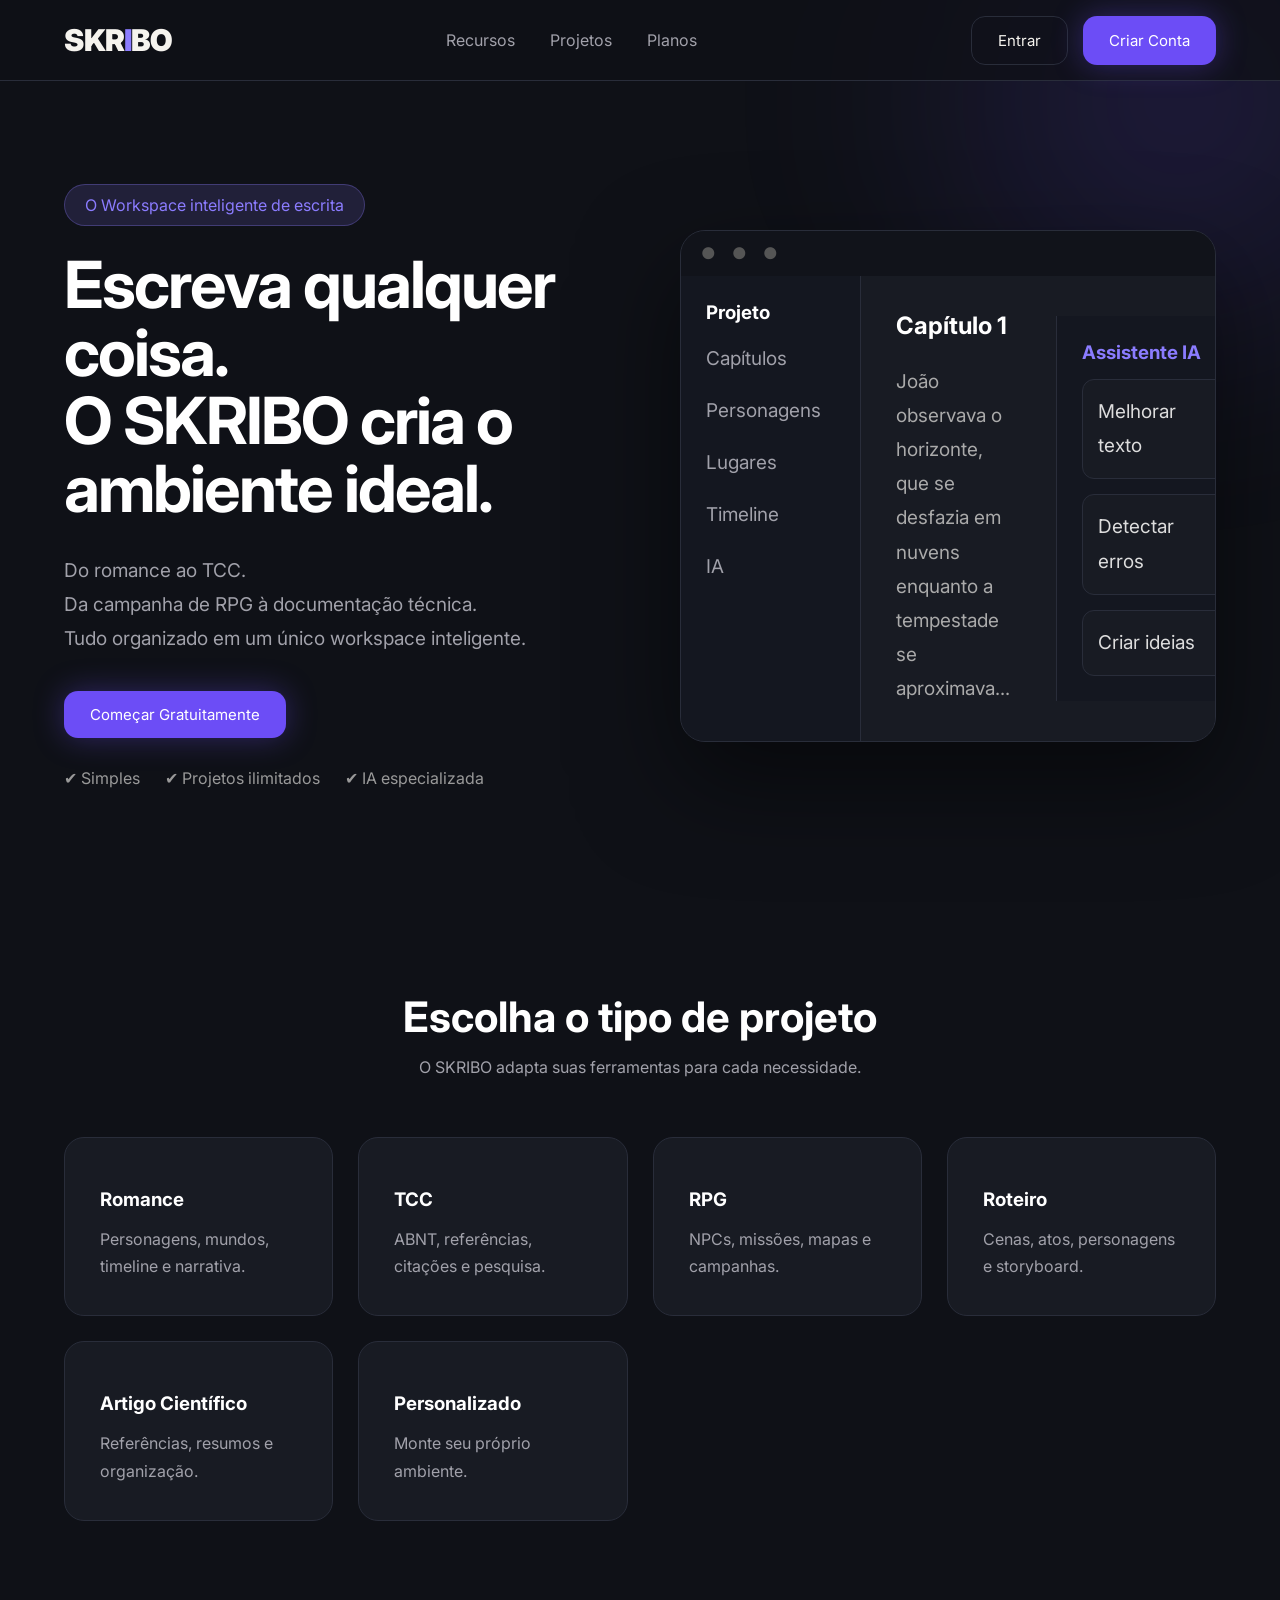
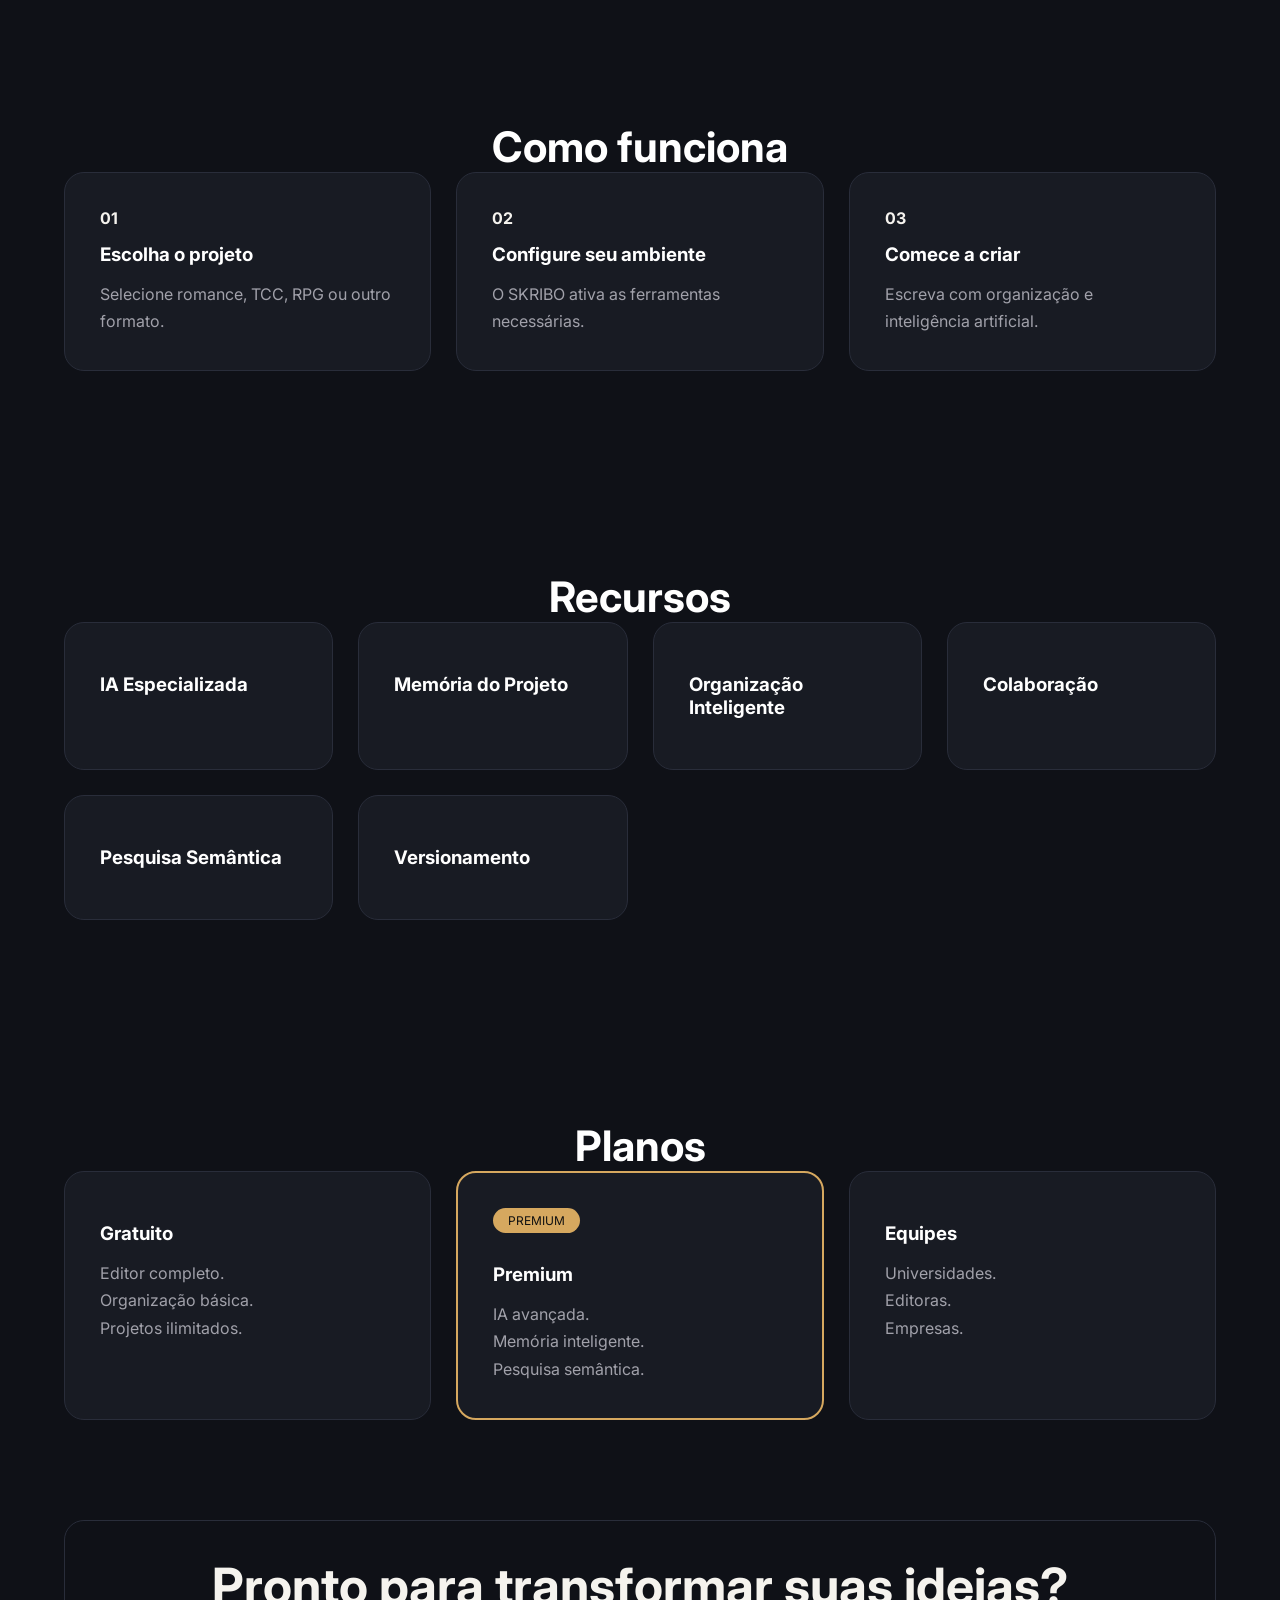
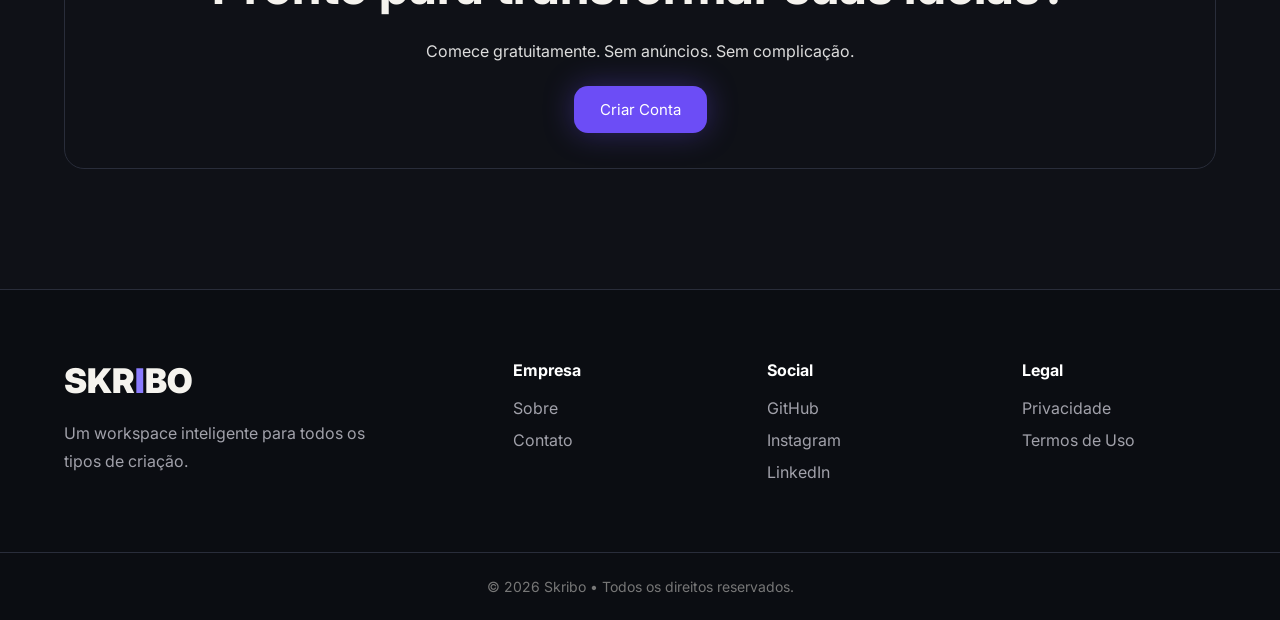
==== index.html @ a276b0e5 "Rename page1.html to index.html" ====
<!DOCTYPE html>
<html lang="pt-BR">

<head>
<link rel="preconnect" href="https://fonts.googleapis.com">
<link rel="preconnect" href="https://fonts.gstatic.com" crossorigin>
<link href="https://fonts.googleapis.com/css2?family=Inter:wght@100..900&display=swap" rel="stylesheet">
    <meta charset="UTF-8">
    <meta name="viewport" content="width=device-width, initial-scale=1.0">

    <link rel="stylesheet" href="style.css">

    <title>SKRIBO - Workspace Inteligente</title>

</head>


<body>
<div class="page">


<header>

<nav class="navbar">

  <div class="logo">
    SKR<span>I</span>BO
</div>


    <ul class="menu">

        <li>Recursos</li>
        <li>Projetos</li>
        <li>Planos</li>
      

    </ul>


    <div class="nav-buttons">

        <button class="btn-outline">
            Entrar
        </button>

        <button class="btn-primary">
            Criar Conta
        </button>

    </div>


</nav>

</header>






<section class="hero">


<div class="hero-content">


<span class="tag">
    O Workspace inteligente de escrita
</span>


<h1>

Escreva qualquer coisa.
<br>

O SKRIBO cria o ambiente ideal.

</h1>


<p>

Do romance ao TCC.
<br>

Da campanha de RPG à documentação técnica.

<br>

Tudo organizado em um único workspace inteligente.

</p>



<div class="hero-buttons">

<button class="btn-primary">

Começar Gratuitamente

</button>





</div>



<div class="benefits">

<span>
✔ Simples
</span>
<span>
✔ Projetos ilimitados
</span>

<span>
✔ IA especializada
</span>


</div>


</div>

<div class="product-preview">


<div class="fake-window">


<div class="window-header">

● ● ●

</div>


<div class="window-content">


<aside>

<h3>
Projeto
</h3>


<p>
Capítulos
</p>

<p>
 Personagens
</p>

<p>
 Lugares
</p>

<p>
 Timeline
</p>

<p>
 IA
</p>


</aside>



<main>

<h2>
Capítulo 1
</h2>


<p>

João observava o horizonte, que se desfazia em nuvens enquanto
a tempestade se aproximava...

</p>


</main>



<section class="ai-box">


<h3>
Assistente IA
</h3>


<p>
 Melhorar texto
</p>


<p>
 Detectar erros
</p>


<p>
 Criar ideias
</p>


</section>


</div>


</div>


</div>



</section>


<section class="section">

<h2>

Escolha o tipo de projeto

</h2>


<p class="subtitle">

O SKRIBO adapta suas ferramentas
para cada necessidade.

</p>



<div class="cards">



<div class="card">

<div class="icon">

</div>


<h3>
Romance
</h3>


<p>

Personagens, mundos,
timeline e narrativa.

</p>


</div>





<div class="card">


<div class="icon">

</div>


<h3>
TCC
</h3>


<p>

ABNT, referências,
citações e pesquisa.

</p>


</div>





<div class="card">

<div class="icon">

</div>


<h3>
RPG
</h3>


<p>

NPCs, missões,
mapas e campanhas.

</p>


</div>






<div class="card">

<div class="icon">

</div>


<h3>
Roteiro
</h3>


<p>

Cenas, atos,
personagens e storyboard.

</p>


</div>






<div class="card">

<div class="icon">

</div>


<h3>
Artigo Científico
</h3>


<p>

Referências,
resumos e organização.

</p>


</div>






<div class="card">

<div class="icon">

</div>


<h3>
Personalizado
</h3>


<p>

Monte seu próprio ambiente.

</p>


</div>


</div>


</section>







<section class="section">


<h2>
Como funciona
</h2>


<div class="cards">


<div class="card step">

<strong>
01
</strong>

<h3>
Escolha o projeto
</h3>

<p>

Selecione romance,
TCC, RPG ou outro formato.

</p>

</div>



<div class="card step">


<strong>
02
</strong>


<h3>
Configure seu ambiente
</h3>


<p>

O SKRIBO ativa as ferramentas
necessárias.

</p>


</div>



<div class="card step">

<strong>
03
</strong>


<h3>
Comece a criar
</h3>


<p>

Escreva com organização
e inteligência artificial.

</p>


</div>


</div>


</section>







<section class="section">


<h2>
Recursos
</h2>


<div class="cards">


<div class="card">
<h3>
IA Especializada
</h3>
</div>


<div class="card">
<h3>
Memória do Projeto
</h3>
</div>



<div class="card">
<h3>
Organização Inteligente
</h3>
</div>



<div class="card">
<h3>
Colaboração
</h3>
</div>



<div class="card">
<h3>
Pesquisa Semântica
</h3>
</div>



<div class="card">
<h3>
Versionamento
</h3>
</div>



</div>


</section>








<section class="section">


<h2>
Planos
</h2>



<div class="cards">



<div class="card">

<h3>
Gratuito
</h3>


<p>

Editor completo.

<br>

Organização básica.

<br>

Projetos ilimitados.

</p>


</div>





<div class="card premium">

<h3>
Premium
</h3>


<p>

IA avançada.

<br>

Memória inteligente.

<br>

Pesquisa semântica.

</p>


</div>





<div class="card">

<h3>
Equipes
</h3>


<p>

Universidades.

<br>

Editoras.

<br>

Empresas.

</p>


</div>



</div>


</section>












<section class="cta">


<h2>

Pronto para transformar suas ideias?

</h2>


<p>

Comece gratuitamente.

Sem anúncios.

Sem complicação.

</p>



<button class="btn-primary">

Criar Conta

</button>



</section>







<footer>

    <div class="footer-content">

        <div class="footer-brand">

            <h2 class="footer-logo">
                SKR<span>I</span>BO
            </h2>

            <p>
                Um workspace inteligente para todos os tipos de criação.
            </p>

        </div>

        <div>

            <h3 class="footer-title">Empresa</h3>

            <div class="footer-links">
                <a href="#">Sobre</a>
                <a href="#">Contato</a>
            </div>

        </div>

        <div>

            <h3 class="footer-title">Social</h3>

            <div class="footer-links">
                <a href="#">GitHub</a>
                <a href="#">Instagram</a>
                <a href="#">LinkedIn</a>
            </div>

        </div>

        <div>

            <h3 class="footer-title">Legal</h3>

            <div class="footer-links">
                <a href="#">Privacidade</a>
                <a href="#">Termos de Uso</a>
            </div>

        </div>

    </div>

    <div class="footer-bottom">
        © 2026 Skribo • Todos os direitos reservados.
    </div>

</footer>

</div>
</body>

</html>
---- style.css ----
*{

    margin:0;
    padding:0;
    box-sizing:border-box;

    font-family:"Inter","Segoe UI",Arial,sans-serif;

}

#btnTopo{
    position: fixed;
    bottom: 30px;
    right: 30px;

    width: 50px;
    height: 50px;

    border-radius: 50%;
    border: none;

    background: #7c3aed;
    color: white;

    font-size: 25px;
    font-weight: bold;

    cursor: pointer;

    display: flex;
    align-items: center;
    justify-content: center;

    opacity: 0;
    visibility: hidden;

    transition: .3s ease;

    box-shadow: 0 0 20px rgba(124,58,237,.5);
}


#btnTopo:hover{
    transform: translateY(-5px);
    box-shadow: 0 0 30px rgba(124,58,237,.8);
}


#btnTopo.mostrar{
    opacity: 1;
    visibility: visible;
}
html{

    scroll-behavior:smooth;

}


body{
    background:#0F1117;
    color:#F5F3EE;
    overflow-x:hidden;
    position:relative;
}
:root{

    --bg:#0F1117;

    --surface:#181B23;

    --surface-light:#20242F;

    --border:#292D3A;


    --primary:#8B7CFF;

    --primary-dark:#6C4DF6;


    --gold:#D6A85F;


    --text:#F5F3EE;

    --muted:#A1A1AA;


}

header{

    background:rgba(15,17,23,.75);

    backdrop-filter:blur(15px);

    position:sticky;

    top:0;

    z-index:100;

    border-bottom:1px solid var(--border);

}



.navbar{


    width:1200px;

    max-width:90%;


    height:80px;


    margin:auto;


    display:flex;

    align-items:center;

    justify-content:space-between;


}



.logo{

    font-size:30px;
    font-weight:900;
    letter-spacing:-1px;

    color:var(--text);

    cursor:pointer;

    transition:.3s;

}

.logo span{

    color:var(--primary);

    transition:.3s;

}





.menu{

    display:flex;

    gap:35px;

    list-style:none;

    color:var(--muted);

}



.menu li{

    cursor:pointer;

    transition:.3s;

}


.menu li:hover{

    color:var(--primary);
    transform:translateY(-3px);

}





.nav-buttons{

    display:flex;

    gap:15px;

}


.logo:hover{

    transform:translateY(-2px);

}

.logo:hover span{

    color:#A99BFF;

    text-shadow:
        0 0 8px rgba(139,124,255,.6),
        0 0 20px rgba(139,124,255,.4);

}
button{


    padding:14px 26px;


    border-radius:14px;


    cursor:pointer;


    font-size:15px;


    transition:.3s;


}



.btn-primary{


    border:none;


    background:var(--primary-dark);


    color:white;


    box-shadow:

    0 0 30px rgba(108,77,246,.35);


}



.btn-primary:hover{


    background:var(--primary);


    transform:translateY(-3px);


}



.btn-outline{


    background:transparent;


    border:1px solid var(--border);


    color:var(--text);


}



.btn-outline:hover{

    border-color:var(--primary);
    color:var(--primary);
    transform:translateY(-3px);

}
section{


    width:1200px;


    max-width:90%;


    margin:auto;


    padding:100px 0;


}


.hero{


    min-height:90vh;


    display:grid;


    grid-template-columns:1fr 1fr;


    gap:80px;


    align-items:center;


}



.tag{


    display:inline-block;


    background:

    rgba(139,124,255,.15);


    color:var(--primary);


    border:1px solid rgba(139,124,255,.3);


    padding:10px 20px;


    border-radius:50px;


    margin-bottom:25px;
     transition:.3s;


}
.tag:hover{
       border-color:var(--primary);
    color:var(--primary);
    transform:translateY(-3px);

}


.hero h1{


    font-size:65px;


    line-height:1.05;


    letter-spacing:-2px;


    color:white;


}



.hero p{


    margin-top:30px;


    color:var(--muted);


    font-size:19px;


    line-height:1.8;


}



.hero-buttons{


    margin-top:35px;


    display:flex;


    gap:15px;


}



.benefits{


    display:flex;


    gap:25px;


    margin-top:30px;


    color:#999;


}

.product-preview{

    background:var(--surface);
    border-radius:25px;
    overflow:hidden;
    border:1px solid var(--border);
    box-shadow:0 40px 100px rgba(0,0,0,.5);

    animation:
        rightReveal 1s ease,
        float 5s ease-in-out infinite 1s;

}



.fake-window{


    background:var(--surface);

}



.window-header{


    height:45px;


    background:#11131A;


    padding:12px 20px;


    color:#555;


    letter-spacing:6px;


}



.window-content{


    display:grid;


    grid-template-columns:180px 1fr 220px;


    min-height:430px;


}

.window-content aside{


    background:#141720;


    border-right:1px solid var(--border);


    padding:25px;


}



.window-content aside h3{


    color:white;


}



.window-content aside p{


    margin-top:18px;


    color:var(--muted);


}

.window-content main{


    padding:35px;


}



.window-content main h2{


    color:white;


}



.window-content main p{


    margin-top:25px;


    color:#AAA;


    line-height:1.8;


}

.ai-box{


    background:#141720;


    border-left:1px solid var(--border);


    padding:25px;


}



.ai-box h3{


    color:var(--primary);


}



.ai-box p{


    background:#181B23;


    border:1px solid var(--border);


    padding:15px;


    border-radius:12px;


    margin-top:15px;


    color:#ddd;


}

.section h2{


    text-align:center;


    font-size:42px;


    color:white;


}



.subtitle{


    text-align:center;


    color:var(--muted);


    margin-top:15px;


    margin-bottom:60px;


}

.cards{


    display:grid;


    grid-template-columns:repeat(auto-fit,minmax(260px,1fr));


    gap:25px;


}



.card{
    position:relative;
    background:#181B23;
    border:1px solid var(--border);
    border-radius:20px;
    padding:35px;
    transition:.35s;
}

.card:hover{

    transform:translateY(-8px);

    border-color:#6C4DF6;

    box-shadow:
        0 0 30px rgba(108,77,246,.35),
        0 0 70px rgba(108,77,246,.15),
        0 25px 60px rgba(0,0,0,.45);

}



.card h3{


    color:white;


    margin:15px 0;


}



.card p{


    color:var(--muted);


    line-height:1.7;


}



.icon{


    font-size:45px;


}
.premium{


    border:2px solid var(--gold);


}



.premium::before{


    content:"PREMIUM";


    display:inline-block;


    background:var(--gold);


    color:#111;


    padding:5px 15px;


    border-radius:20px;


    font-size:12px;


    margin-bottom:15px;


}
.cta{




    text-align:center;


   

  border:1px solid var(--border);
    border-radius:20px;
    padding:35px;
    transition:.35s;
}

.cta:hover{

    transform:translateY(-8px);

    border-color:#6C4DF6;

    box-shadow:
        0 0 30px rgba(108,77,246,.35),
        0 0 70px rgba(108,77,246,.15),
        0 25px 60px rgba(0,0,0,.45);

}




.cta h2{


    font-size:50px;


}



.cta p{


    color:#ddd;


    margin:25px 0;


}

footer{

    margin-top:120px;

    border-top:1px solid var(--border);

    background:#0b0d12;

}

.footer-content{

    width:1200px;
    max-width:90%;

    margin:auto;

    padding:70px 0;

    display:grid;

    grid-template-columns:2fr 1fr 1fr 1fr;

    gap:60px;

}

.footer-logo{

    font-size:34px;
    font-weight:900;
    margin-bottom:18px;

}

.footer-logo span{

    color:var(--primary);

}

.footer-brand p{

    color:var(--muted);

    line-height:1.8;

    max-width:320px;

}

.footer-title{

    font-size:16px;

    margin-bottom:18px;

    color:white;

}

.footer-links{

    display:flex;

    flex-direction:column;

    gap:12px;

}

.footer-links a{

    color:var(--muted);

    text-decoration:none;

    transition:.25s;

}

.footer-links a:hover{

    color:var(--primary);

    transform:translateX(6px);

}

.footer-bottom{

    border-top:1px solid var(--border);

    text-align:center;

    padding:25px;

    color:#777;

    font-size:14px;

}


@media(max-width:1000px){


.hero{


    grid-template-columns:1fr;


}



.hero h1{


    font-size:45px;


}



.menu{


    display:none;


}



.window-content{


    grid-template-columns:1fr;


}



.window-content aside,
.ai-box{


    display:none;


}



.footer-content{


    grid-template-columns:1fr;


}


}



.page{

    opacity:0;

    transform:translateY(25px);

    filter:blur(10px);

    animation:pageReveal .9s cubic-bezier(.22,1,.36,1) forwards;

}

@keyframes pageReveal{

    to{

        opacity:1;

        transform:translateY(0);

        filter:blur(0);

    }

}


body::before{

    content:"";

    position:fixed;

    width:700px;
    height:700px;

    right:-250px;
    top:-250px;

    background:
    radial-gradient(circle,
    rgba(108,77,246,.18),
    transparent 70%);

    filter:blur(80px);

    animation:bgFloat 8s ease-in-out infinite alternate;

    pointer-events:none;

    z-index:-1;

}

@keyframes bgFloat{

    from{

        transform:translateY(0) scale(1);

    }

    to{

        transform:translateY(70px) scale(1.2);

    }

}


.hero-content{

    animation:leftReveal .9s ease;

}

@keyframes leftReveal{

    from{

        opacity:0;

        transform:translateX(-40px);

        filter:blur(10px);

    }

    to{

        opacity:1;

        transform:none;

        filter:blur(0);

    }

}




@keyframes rightReveal{

    from{

        opacity:0;

        transform:translateX(60px) scale(.95);

    }

    to{

        opacity:1;

        transform:none;

    }

}




@keyframes float{

    0%{

        transform:translateY(0);

    }

    50%{

        transform:translateY(-10px);

    }

    100%{

        transform:translateY(0);

    }

}


.btn-primary{

    position:relative;

    overflow:hidden;

}

.btn-primary::before{

    content:"";

    position:absolute;

    left:-120%;
    top:0;

    width:70%;
    height:100%;

    background:

    linear-gradient(

        90deg,

        transparent,

        rgba(255,255,255,.4),

        transparent

    );

    transform:skewX(-25deg);

}

.btn-primary:hover::before{

    left:170%;

    transition:.8s;

}


.card{

    transition:

        transform .35s,

        box-shadow .35s,

        border-color .35s;

}

.card:hover{

    transform:

        translateY(-10px)

        scale(1.02);

}
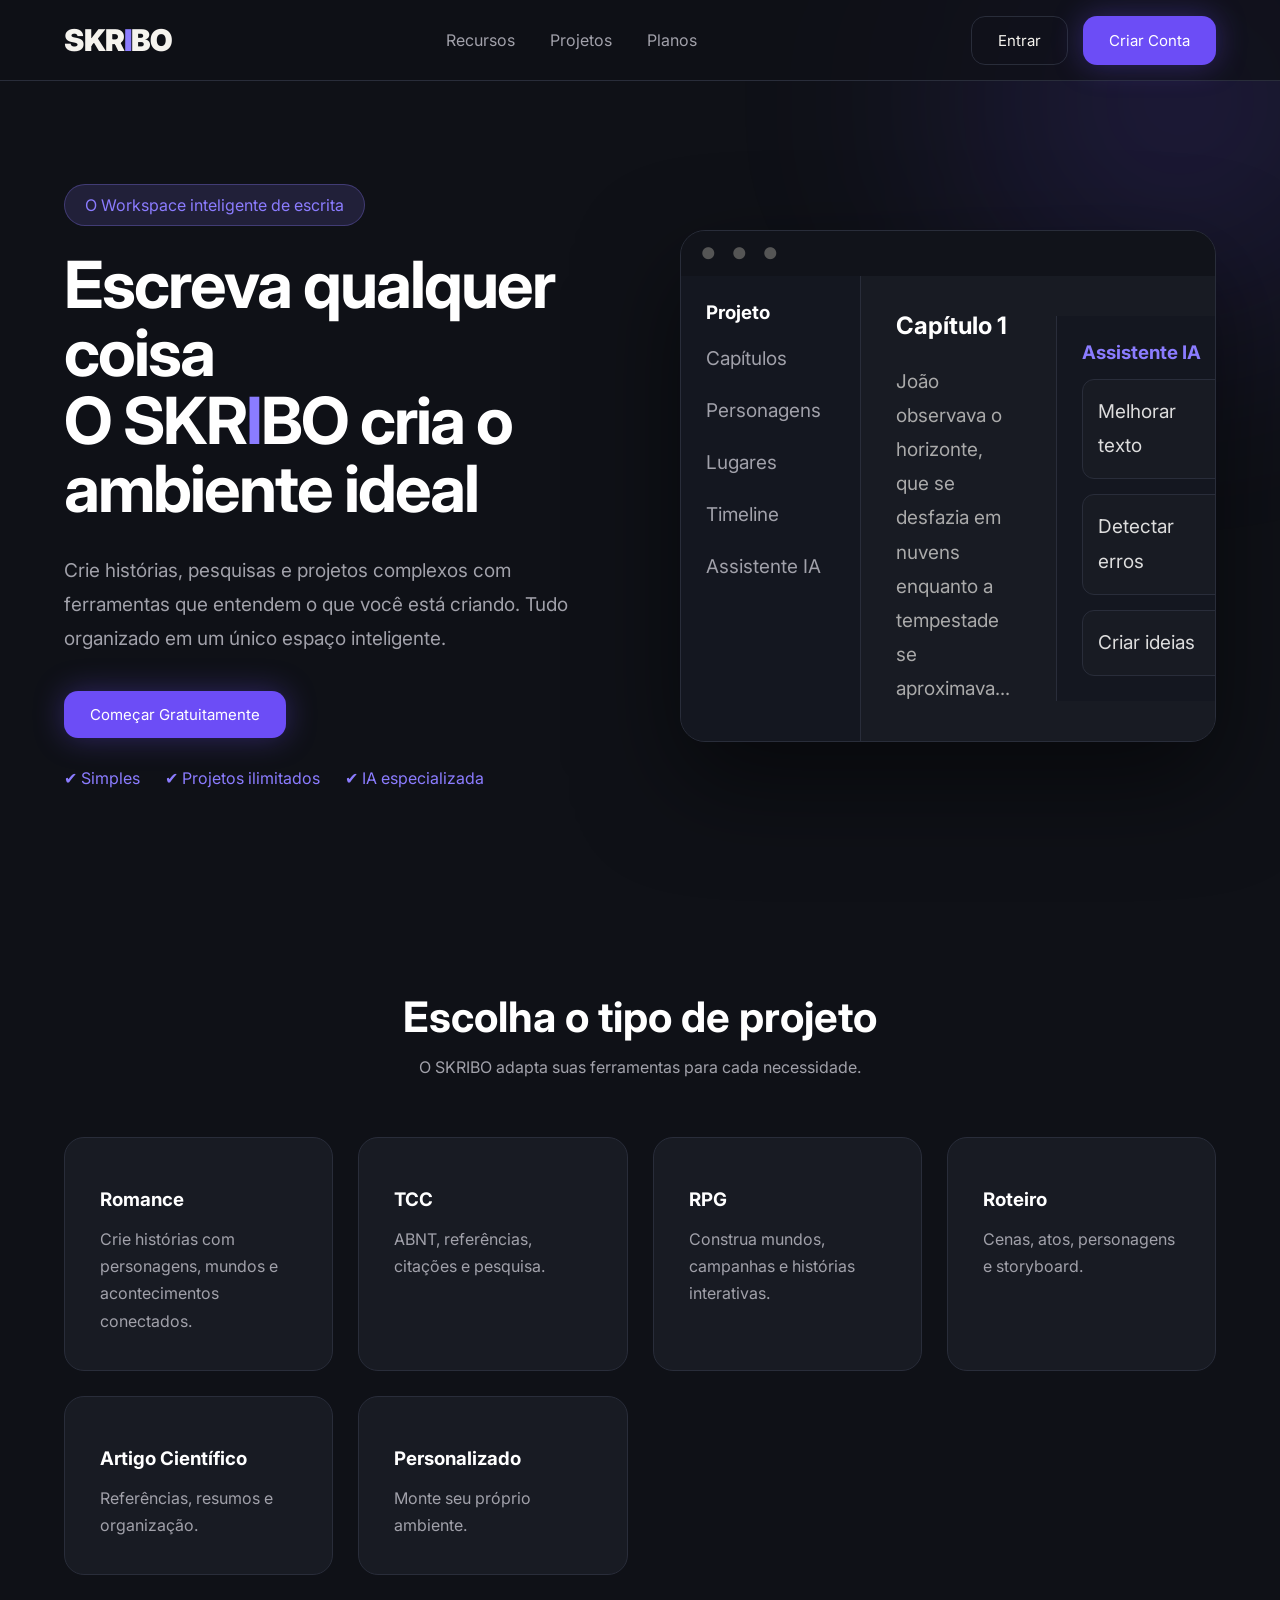
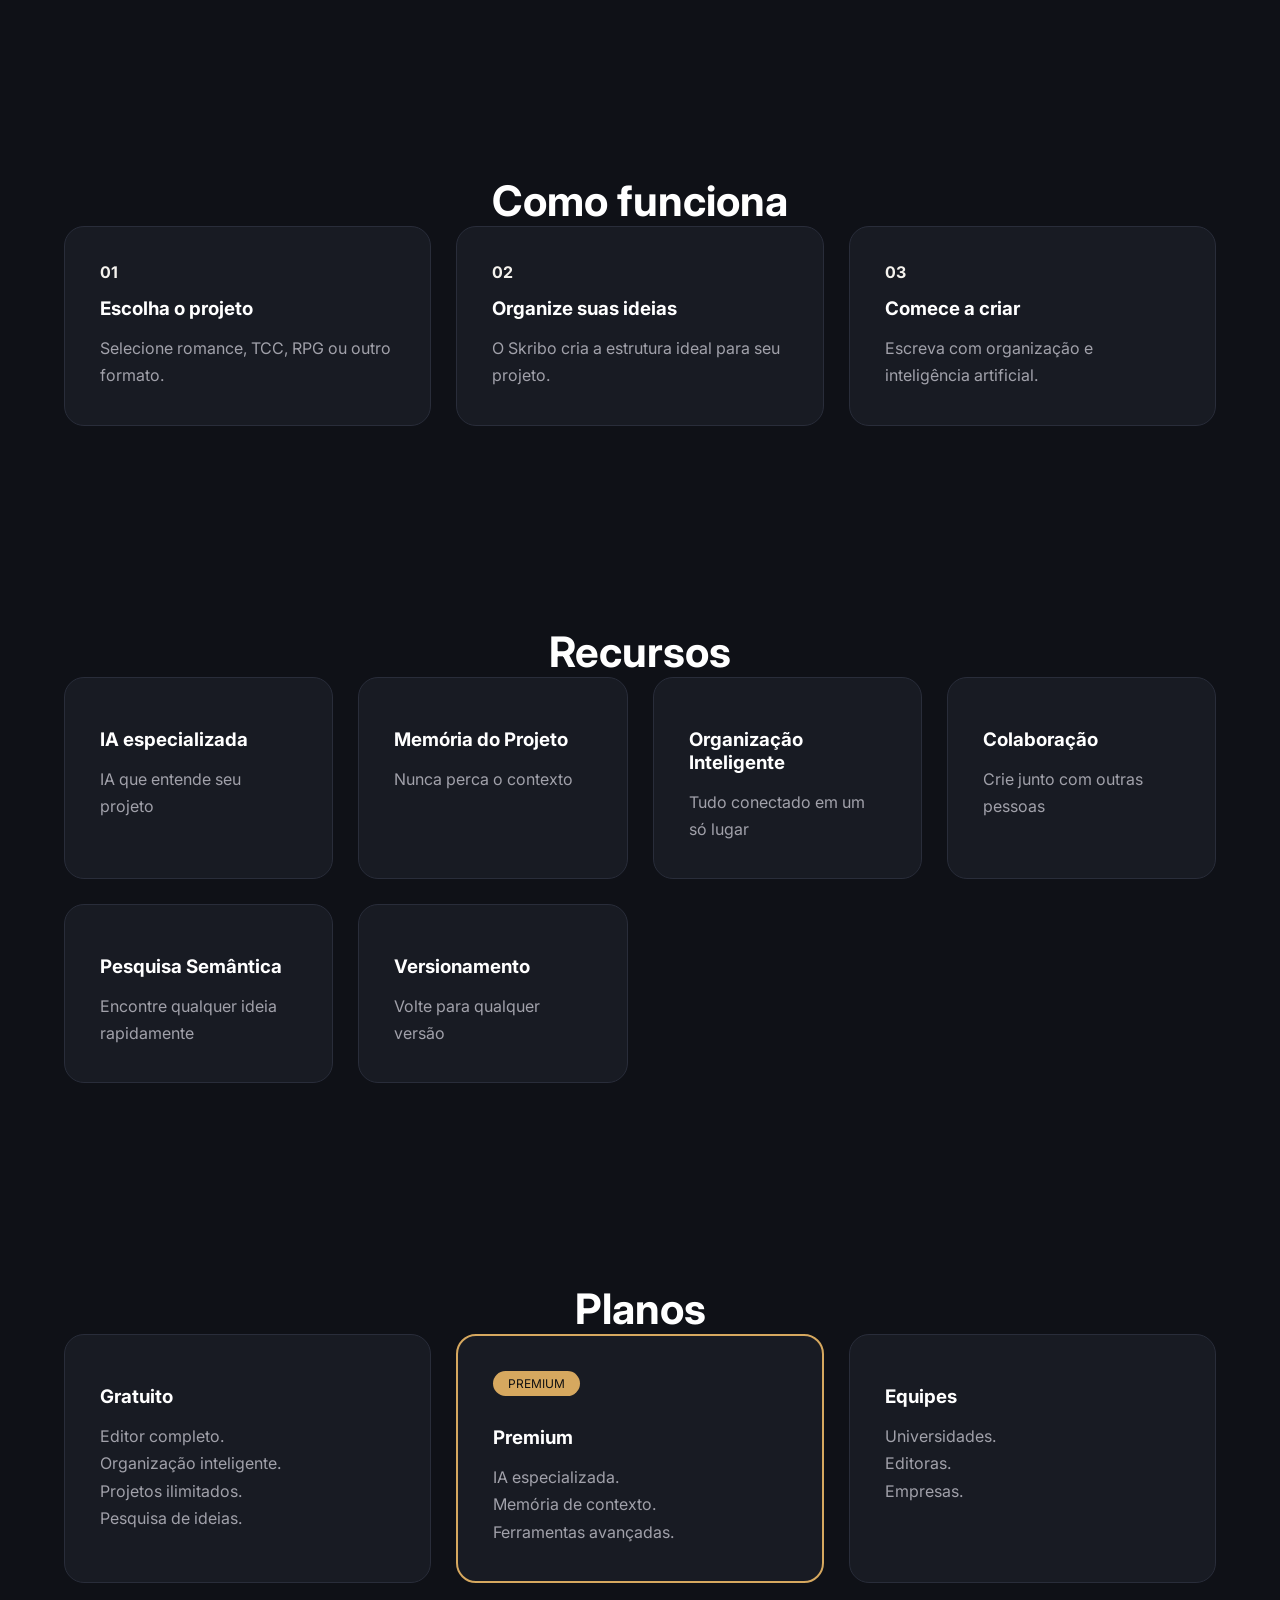
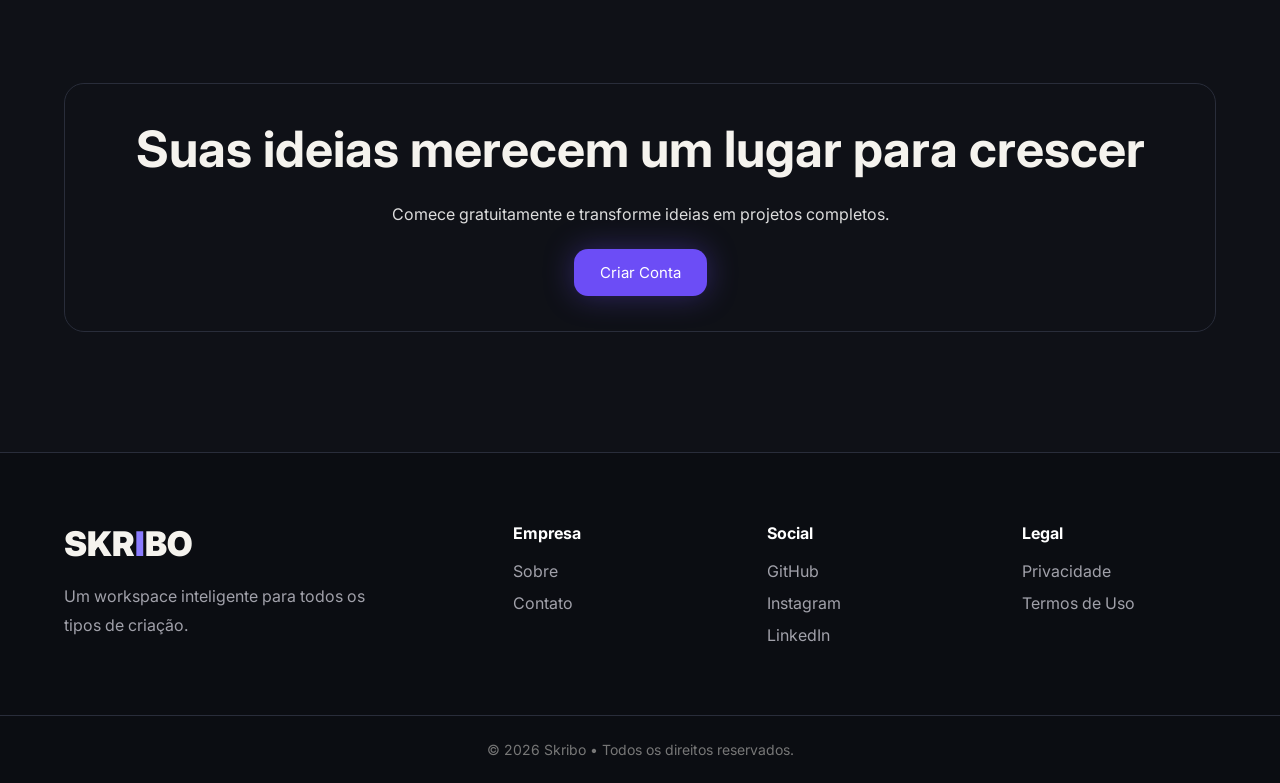
==== commit cfba920e: "Add files via upload" ====
--- a/index.html
+++ b/index.html
@@ -73,27 +73,17 @@
 
 <h1>
 
-Escreva qualquer coisa.
+Escreva qualquer coisa
 <br>
 
-O SKRIBO cria o ambiente ideal.
+O SKR<span>I</span>BO cria o ambiente ideal
 
 </h1>
 
 
-<p>
-
-Do romance ao TCC.
-<br>
-
-Da campanha de RPG à documentação técnica.
-
-<br>
-
-Tudo organizado em um único workspace inteligente.
-
-</p>
-
+ <p>Crie histórias, pesquisas e projetos complexos
+    com ferramentas que entendem o que você está criando.
+    Tudo organizado em um único espaço inteligente.</p>
 
 
 <div class="hero-buttons">
@@ -171,7 +161,7 @@
 </p>
 
 <p>
- IA
+ Assistente IA
 </p>
 
 
@@ -273,8 +263,7 @@
 
 <p>
 
-Personagens, mundos,
-timeline e narrativa.
+Crie histórias com personagens, mundos e acontecimentos conectados.
 
 </p>
 
@@ -326,8 +315,7 @@
 
 <p>
 
-NPCs, missões,
-mapas e campanhas.
+Construa mundos, campanhas e histórias interativas.
 
 </p>
 
@@ -467,14 +455,16 @@
 
 
 <h3>
-Configure seu ambiente
-</h3>
-
-
-<p>
-
-O SKRIBO ativa as ferramentas
-necessárias.
+Organize suas ideias
+
+
+</h3>
+
+
+<p>
+
+O Skribo cria a estrutura
+ideal para seu projeto.
 
 </p>
 
@@ -530,8 +520,9 @@
 
 <div class="card">
 <h3>
-IA Especializada
-</h3>
+IA especializada
+</h3>
+<p>IA que entende seu projeto</p>
 </div>
 
 
@@ -539,6 +530,7 @@
 <h3>
 Memória do Projeto
 </h3>
+<p>Nunca perca o contexto</p>
 </div>
 
 
@@ -547,6 +539,7 @@
 <h3>
 Organização Inteligente
 </h3>
+<p>Tudo conectado em um só lugar</p>
 </div>
 
 
@@ -555,6 +548,7 @@
 <h3>
 Colaboração
 </h3>
+<p>Crie junto com outras pessoas</p>
 </div>
 
 
@@ -563,6 +557,7 @@
 <h3>
 Pesquisa Semântica
 </h3>
+<p>Encontre qualquer ideia rapidamente</p>
 </div>
 
 
@@ -571,6 +566,7 @@
 <h3>
 Versionamento
 </h3>
+<p>Volte para qualquer versão</p>
 </div>
 
 
@@ -608,71 +604,58 @@
 
 
 <p>
-
-Editor completo.
-
+Editor completo. <br>
+Organização inteligente. <br>
+Projetos ilimitados. <br>
+Pesquisa de ideias.
+
+</p>
+
+</div>
+
+
+
+
+
+<div class="card premium">
+
+<h3>
+Premium
+</h3>
+
+
+<p>
+
+IA especializada.
 <br>
-
-Organização básica.
-
+Memória de contexto.
 <br>
-
-Projetos ilimitados.
-
-</p>
-
-
-</div>
-
-
-
-
-
-<div class="card premium">
-
-<h3>
-Premium
-</h3>
-
-
-<p>
-
-IA avançada.
+Ferramentas avançadas.
+
+
+</div>
+
+
+
+
+
+<div class="card">
+
+<h3>
+Equipes
+</h3>
+
+
+<p>
+
+Universidades.
 
 <br>
 
-Memória inteligente.
+Editoras.
 
 <br>
 
-Pesquisa semântica.
-
-</p>
-
-
-</div>
-
-
-
-
-
-<div class="card">
-
-<h3>
-Equipes
-</h3>
-
-
-<p>
-
-Universidades.
-
-<br>
-
-Editoras.
-
-<br>
-
 Empresas.
 
 </p>
@@ -702,22 +685,13 @@
 
 
 <h2>
-
-Pronto para transformar suas ideias?
-
+Suas ideias merecem um lugar para crescer
 </h2>
 
-
-<p>
-
-Comece gratuitamente.
-
-Sem anúncios.
-
-Sem complicação.
-
-</p>
-
+<p>
+Comece gratuitamente e transforme
+ideias em projetos completos.
+</p>
 
 
 <button class="btn-primary">
@@ -797,4 +771,4 @@
 </div>
 </body>
 
-</html>
+</html>
--- a/style.css
+++ b/style.css
@@ -8,48 +8,7 @@
 
 }
 
-#btnTopo{
-    position: fixed;
-    bottom: 30px;
-    right: 30px;
-
-    width: 50px;
-    height: 50px;
-
-    border-radius: 50%;
-    border: none;
-
-    background: #7c3aed;
-    color: white;
-
-    font-size: 25px;
-    font-weight: bold;
-
-    cursor: pointer;
-
-    display: flex;
-    align-items: center;
-    justify-content: center;
-
-    opacity: 0;
-    visibility: hidden;
-
-    transition: .3s ease;
-
-    box-shadow: 0 0 20px rgba(124,58,237,.5);
-}
-
-
-#btnTopo:hover{
-    transform: translateY(-5px);
-    box-shadow: 0 0 30px rgba(124,58,237,.8);
-}
-
-
-#btnTopo.mostrar{
-    opacity: 1;
-    visibility: visible;
-}
+
 html{
 
     scroll-behavior:smooth;
@@ -332,7 +291,13 @@
 
 
 }
-
+.hero-content span{
+
+    color:var(--primary);
+
+    transition:.3s;
+
+}
 
 
 .tag{
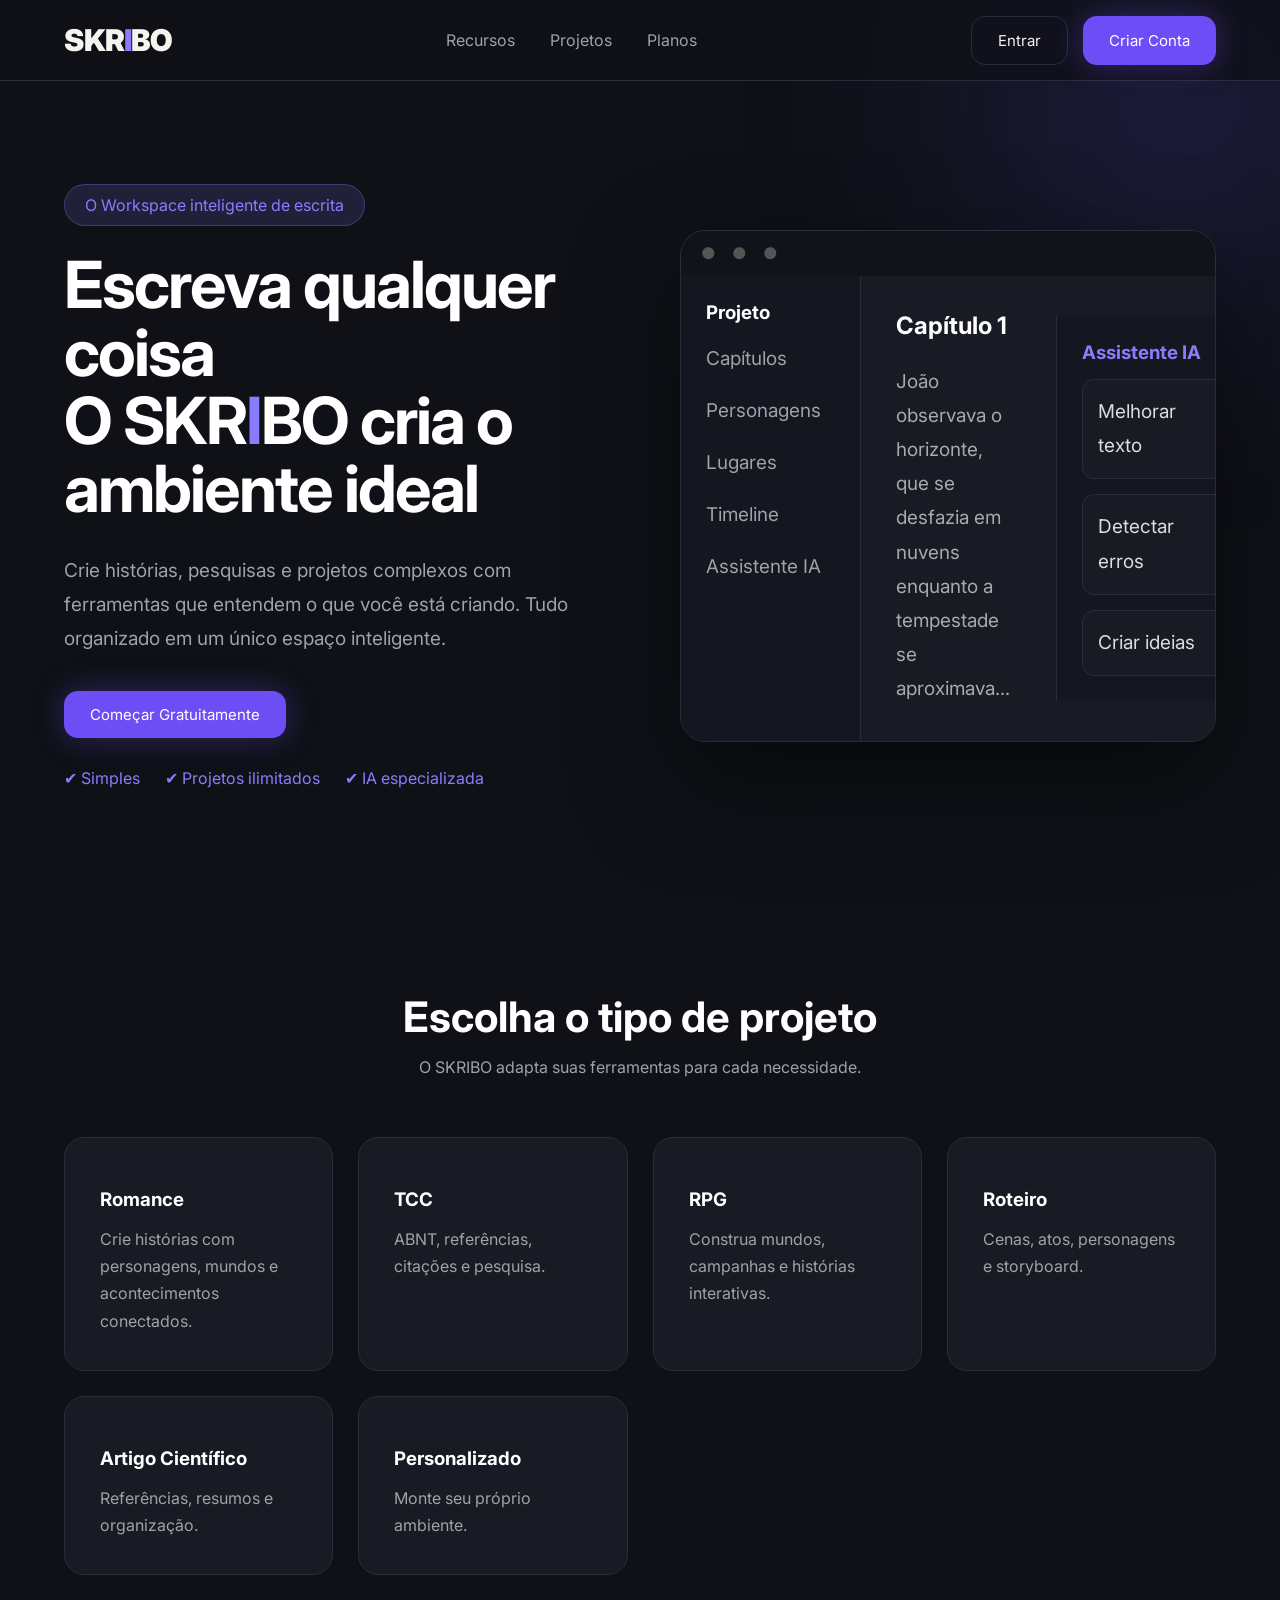
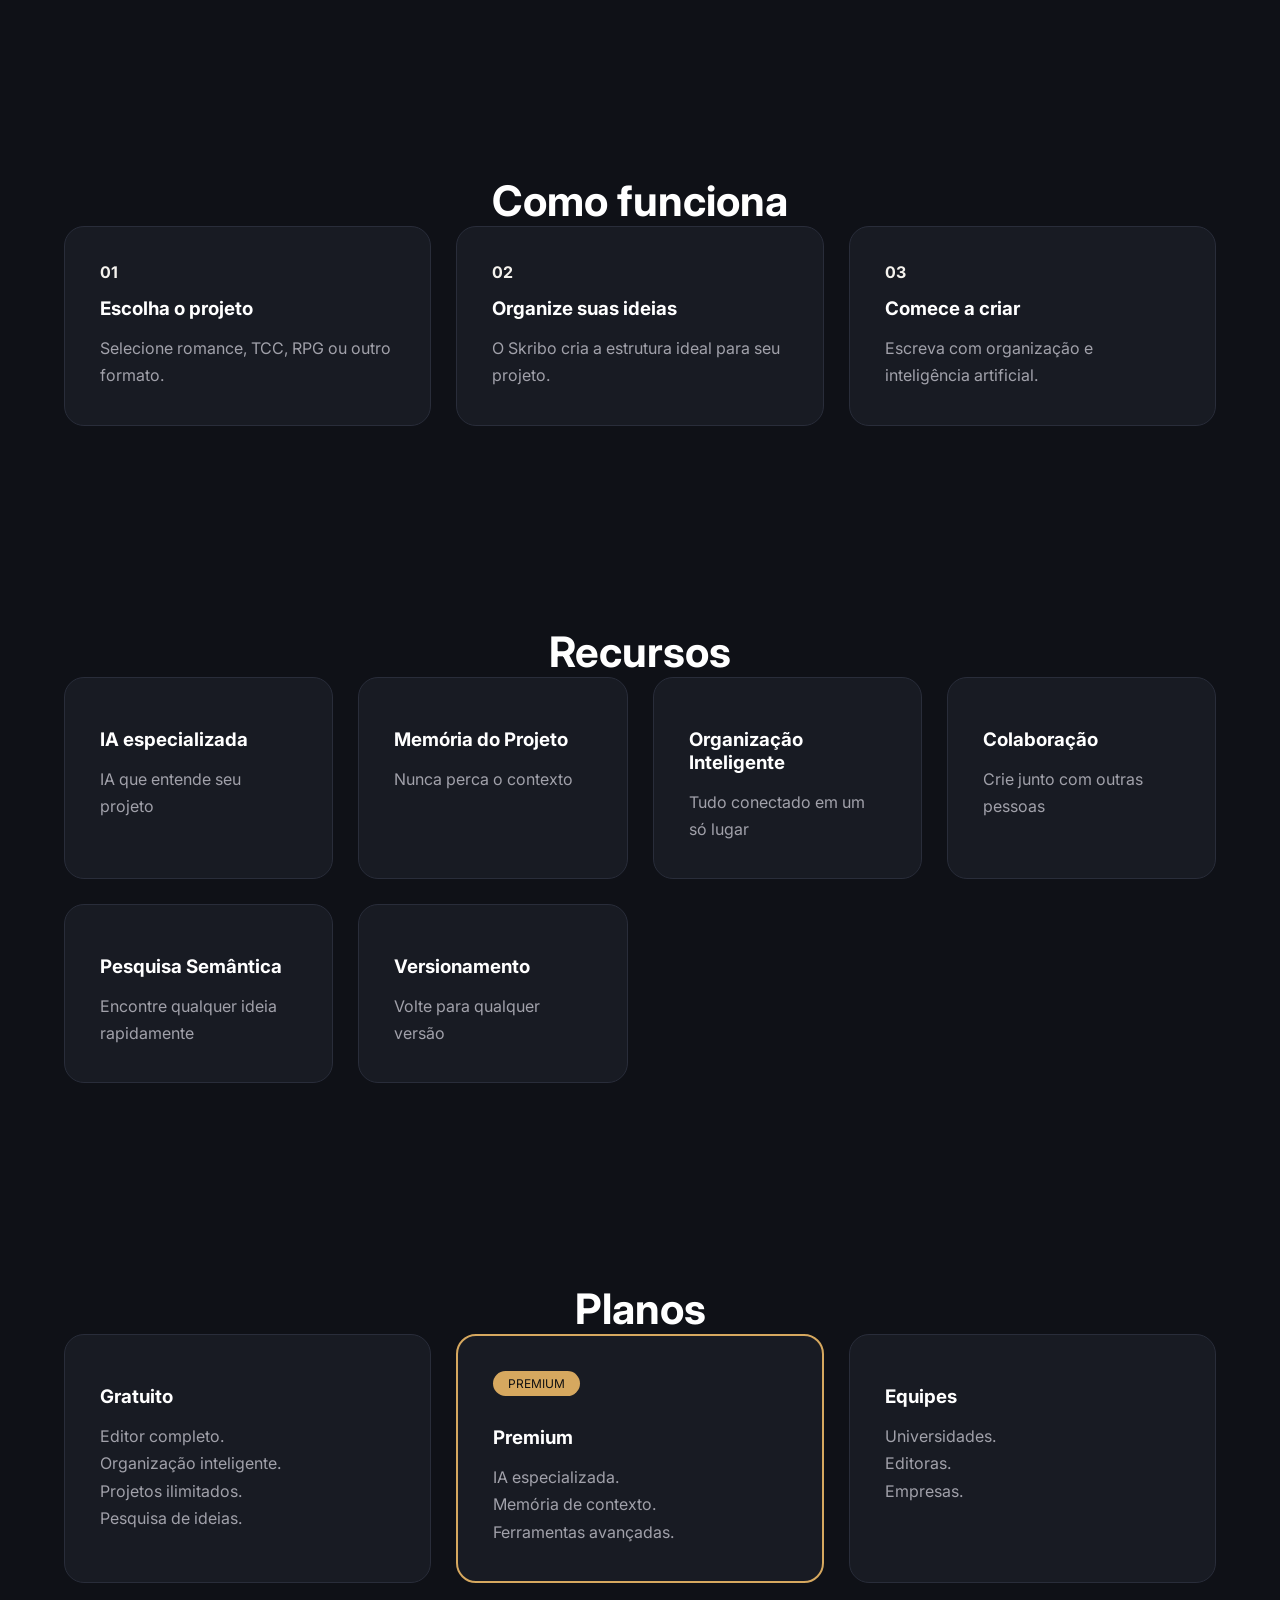
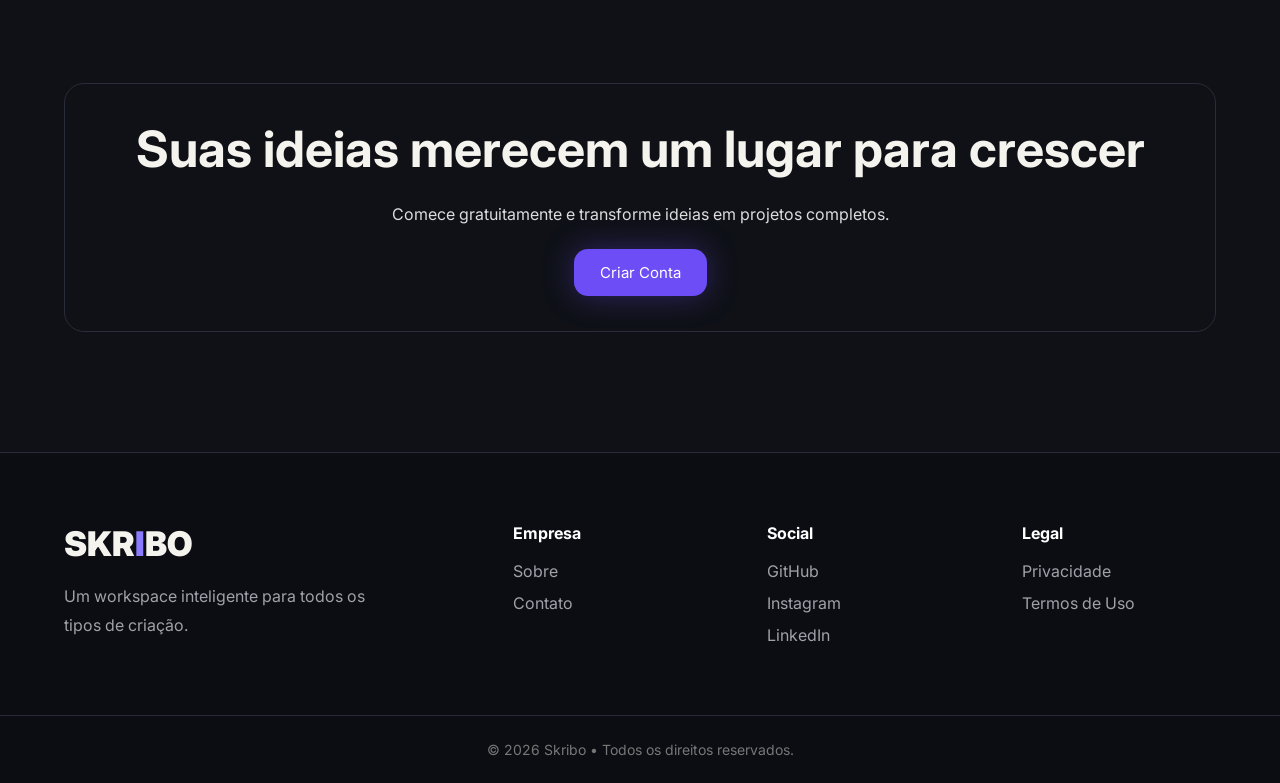
==== commit 52915e30: "Add files via upload" ====
--- a/index.html
+++ b/index.html
@@ -22,20 +22,25 @@
 <header>
 
 <nav class="navbar">
-
-  <div class="logo">
+<a href="index.html" class="logo">
     SKR<span>I</span>BO
-</div>
-
-
-    <ul class="menu">
-
-        <li>Recursos</li>
-        <li>Projetos</li>
-        <li>Planos</li>
-      
-
-    </ul>
+</a>
+
+ <ul class="menu">
+
+    <li>
+        <a href="#recursos">Recursos</a>
+    </li>
+
+    <li>
+        <a href="#projetos">Projetos</a>
+    </li>
+
+    <li>
+        <a href="#planos">Planos</a>
+    </li>
+
+</ul>
 
 
     <div class="nav-buttons">
@@ -227,7 +232,7 @@
 </section>
 
 
-<section class="section">
+<section class="section" id="projetos">
 
 <h2>
 
@@ -507,7 +512,7 @@
 
 
 
-<section class="section">
+<section class="section" id="recursos">
 
 
 <h2>
@@ -583,7 +588,7 @@
 
 
 
-<section class="section">
+<section class="section" id="planos">
 
 
 <h2>
--- a/style.css
+++ b/style.css
@@ -102,7 +102,7 @@
     cursor:pointer;
 
     transition:.3s;
-
+    text-decoration: none;
 }
 
 .logo span{
@@ -116,26 +116,29 @@
 
 
 
-
 .menu{
 
     display:flex;
-
     gap:35px;
-
     list-style:none;
-
     color:var(--muted);
 
 }
 
 
-
 .menu li{
 
-    cursor:pointer;
-
-    transition:.3s;
+    transition:
+        color .3s ease,
+        transform .3s ease;
+
+}
+
+
+.menu a{
+
+    text-decoration:none;
+    color:inherit;
 
 }
 
@@ -143,13 +146,17 @@
 .menu li:hover{
 
     color:var(--primary);
+
     transform:translateY(-3px);
 
 }
 
 
-
-
+html{
+
+    scroll-behavior:smooth;
+
+}
 
 .nav-buttons{
 
